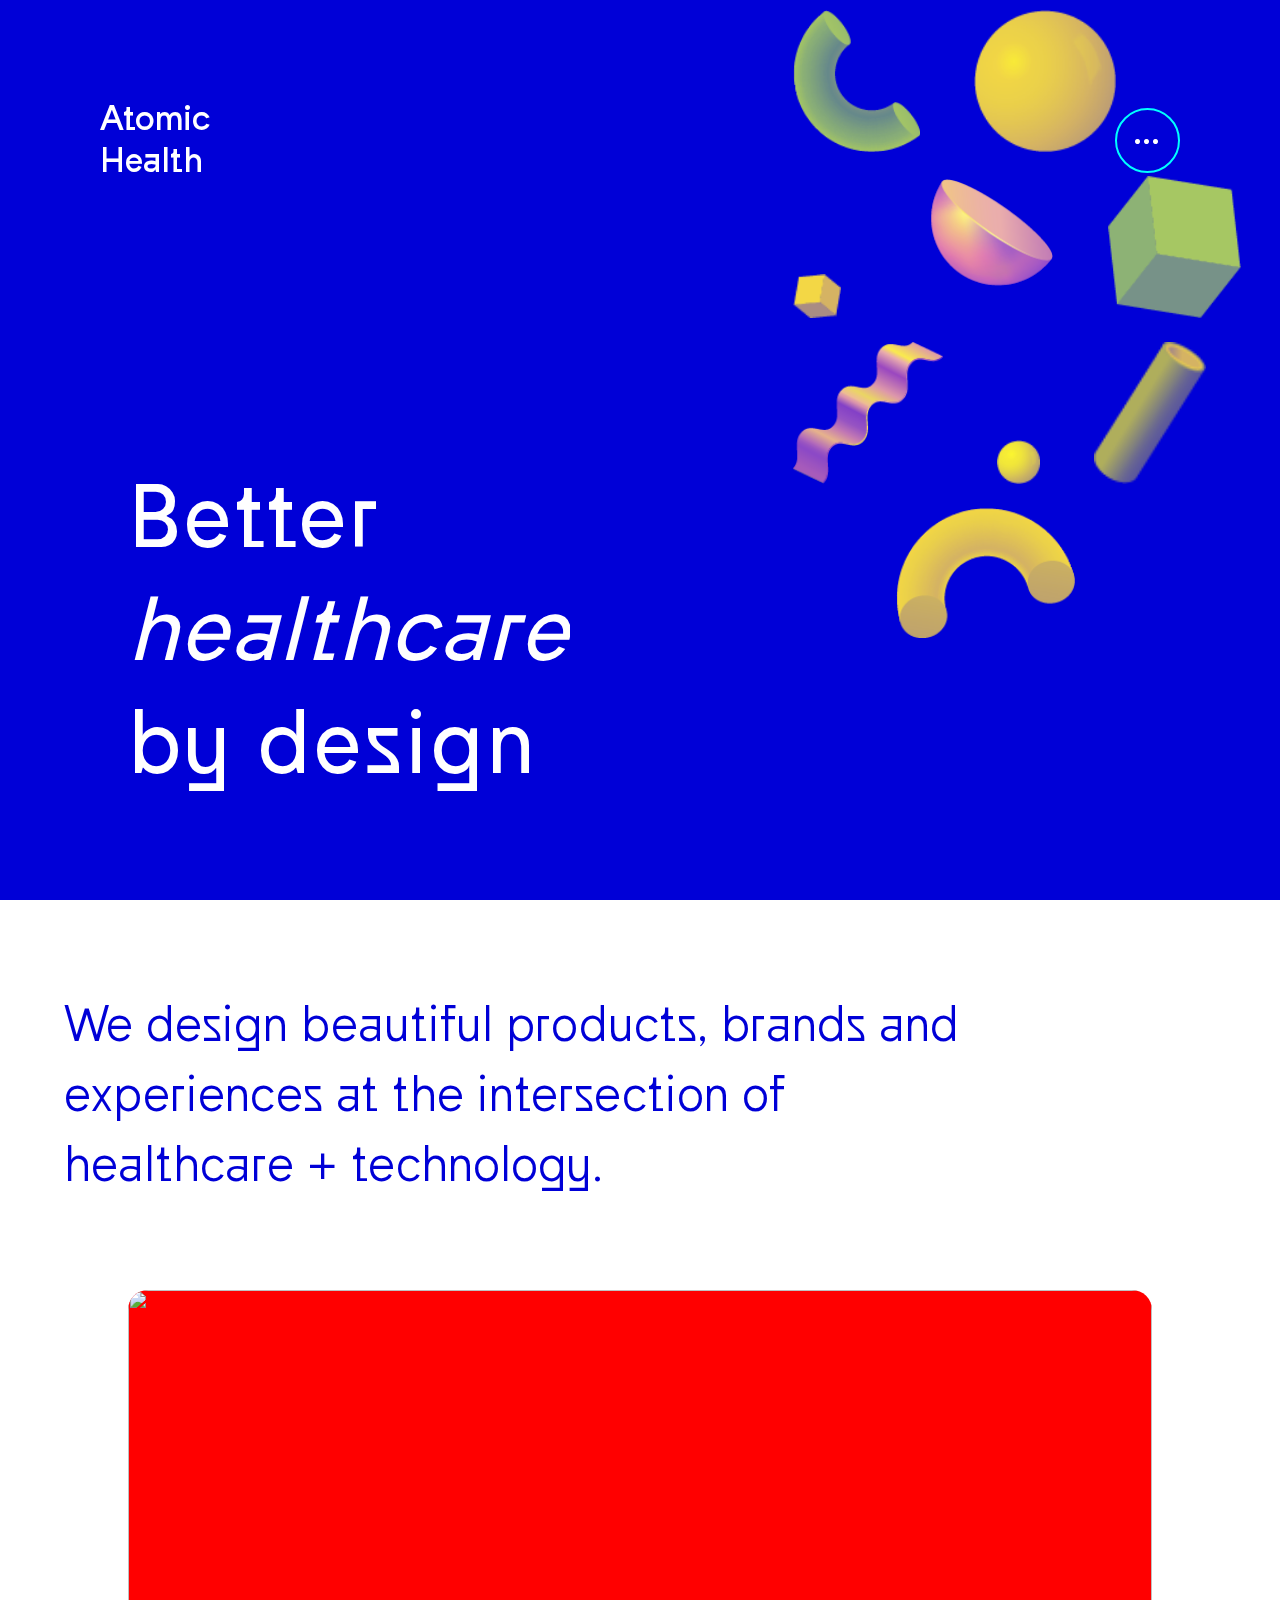
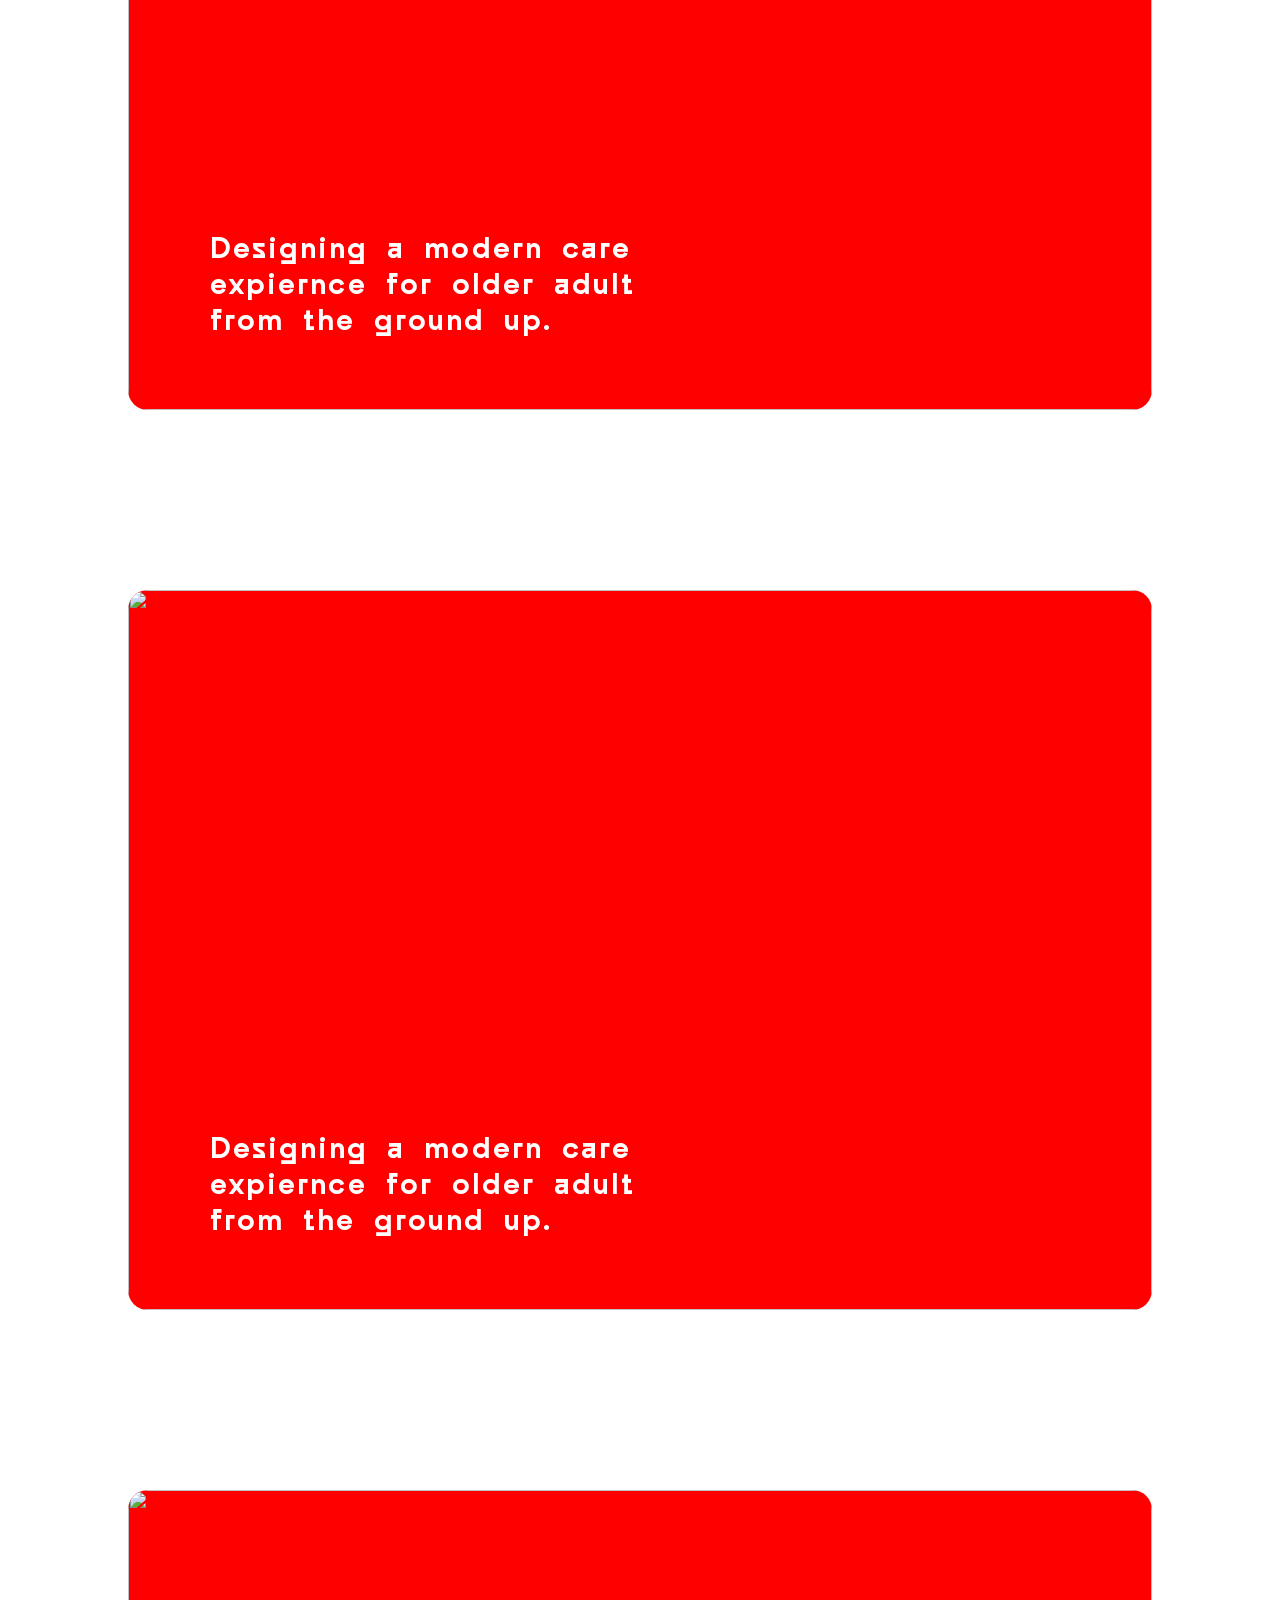
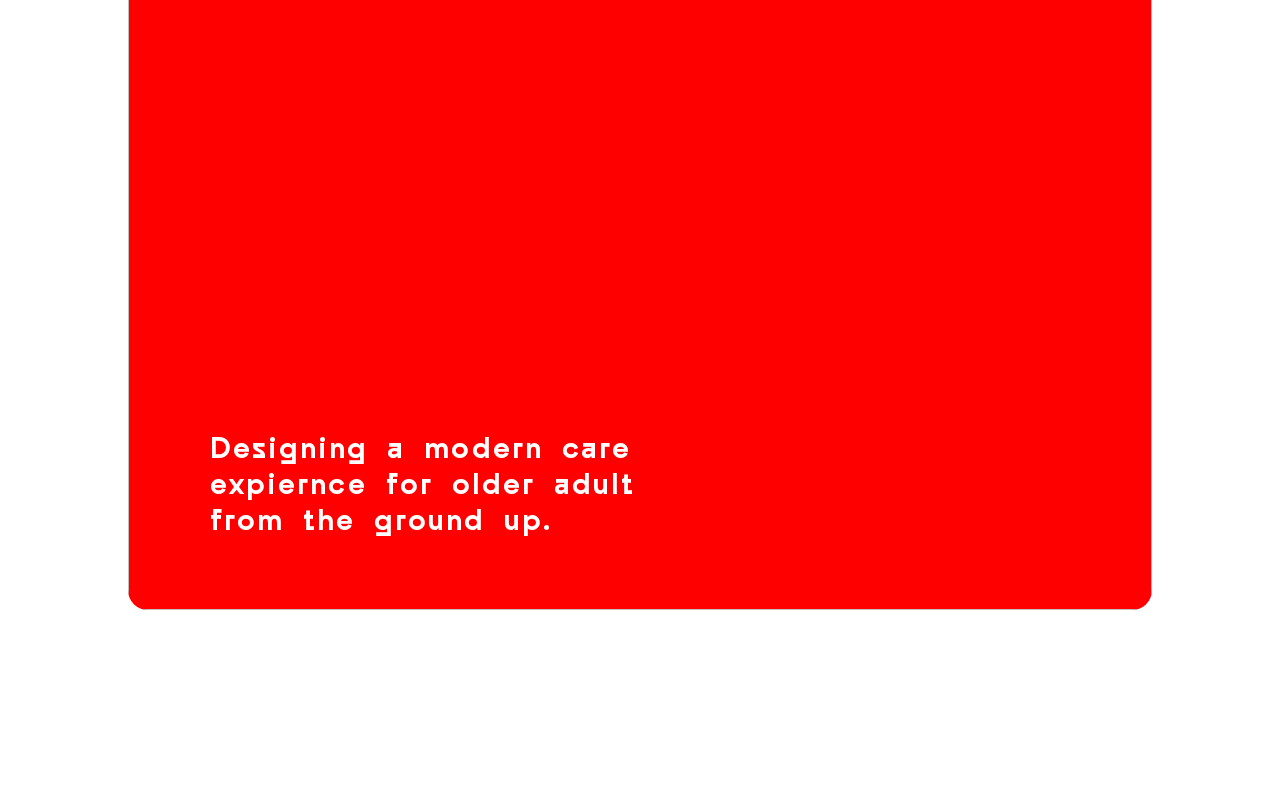
==== index.html @ ee3cb114 "first commit" ====
<!DOCTYPE html>
<html lang="en">

<head>
    <meta charset="UTF-8">
    <meta http-equiv="X-UA-Compatible" content="IE=edge">
    <meta name="viewport" content="width=device-width, initial-scale=1.0">
    <title>Document</title>
    <link href="https://cdn.jsdelivr.net/npm/remixicon@2.5.0/fonts/remixicon.css" rel="stylesheet">
    <link rel="stylesheet" href="https://cdn.jsdelivr.net/npm/locomotive-scroll@3.5.4/dist/locomotive-scroll.css">
    <link rel="stylesheet" href="https://cdnjs.cloudflare.com/ajax/libs/animate.css/3.7.0/animate.min.css">
    <link rel="stylesheet" href="style.css">
</head>

<body>
    <div id="main">
        <div id="page1">
            <div id="nav">
                <h1>Atomic <br>Health</h1>
                <div id="menu">
                    •••
                </div>
            </div>
            <div id="left">
                <h1>Better</h1>
                <h1>healthcare</h1>
                <h1>by design</h1>
            </div>
            <div id="right">
                <div id="rightPart1">
                    <img id="img1" src="./images/Asset 1.png" alt="">
                    <img id="img2" src="./images/Asset 2.png" alt="">
                    <img id="img3" src="./images/Asset 3.png" alt="">
                    <img id="img8" src="./images/Asset 8.png" alt="">
                    <img id="img4" src="./images/Asset 4.png" alt="">
                    <img id="img5" src="./images/Asset 5.png" alt="">
                    <img id="img6" src="./images/Asset 6.png" alt="">
                    <img id="img7" src="./images/Asset 7.png" alt="">
                    <img id="img9" src="./images/Asset 9.png" alt="">
                    <img id="img10" src="./images/Asset 10.png" alt="">
                </div>
                <div id="rightPart2">
                    <img id="img1" src="./images/Asset 1.png" alt="">
                    <img id="img2" src="./images/Asset 2.png" alt="">
                    <img id="img3" src="./images/Asset 3.png" alt="">
                    <img id="img8" src="./images/Asset 8.png" alt="">
                    <img id="img4" src="./images/Asset 4.png" alt="">
                    <img id="img5" src="./images/Asset 5.png" alt="">
                    <img id="img6" src="./images/Asset 6.png" alt="">
                    <img id="img7" src="./images/Asset 7.png" alt="">
                    <img id="img9" src="./images/Asset 9.png" alt="">
                    <img id="img10" src="./images/Asset 10.png" alt="">
                </div>
            </div>
        </div>
        <div id="fullScreenNav">
            <div id="nav">
                <h1>Atomic <br>Health</h1>
                <div id="back">
                    <i class="ri-arrow-left-line"></i>
                </div>
            </div>
        </div>
        <div id="page2">
            <h2>We design beautiful products, brands
                and experiences at the intersection of
                healthcare + technology.</h2>
            <div class="page2Img" id="page2Img1">
                <img src="https://uploads-ssl.webflow.com/62857b8fe2b5104ae6a452a7/62a3239ce9fd89996201548c_patina.jpg"
                    alt="">
                <h3>Designing a modern care <br>expiernce for older adult <br> from the ground up.</h3>
            </div>
            <div class="page2Img">
                <img src="https://uploads-ssl.webflow.com/62857b8fe2b5104ae6a452a7/62a35dd7deab782f8e5826f1_uzurv-preview.jpg"
                    alt="">
                <h3>Designing a modern care <br>expiernce for older adult <br> from the ground up.</h3>
            </div>
            <div class="page2Img">
                <img src="https://uploads-ssl.webflow.com/62857b8fe2b5104ae6a452a7/62a360317758577f21fbe48c_butterfly-preview.jpg"
                    alt="">
                <h3>Designing a modern care <br>expiernce for older adult <br> from the ground up.</h3>
            </div>
        </div>
    </div>
    <script src="https://cdn.jsdelivr.net/npm/locomotive-scroll@3.5.4/dist/locomotive-scroll.js"></script>
    <script src="https://cdnjs.cloudflare.com/ajax/libs/gsap/3.10.4/gsap.min.js"
        integrity="sha512-VEBjfxWUOyzl0bAwh4gdLEaQyDYPvLrZql3pw1ifgb6fhEvZl9iDDehwHZ+dsMzA0Jfww8Xt7COSZuJ/slxc4Q=="
        crossorigin="anonymous" referrerpolicy="no-referrer"></script>
    <script src="https://cdnjs.cloudflare.com/ajax/libs/gsap/3.10.4/ScrollTrigger.min.js"
        integrity="sha512-v8B8T8l8JiiJRGomPd2k+bPS98RWBLGChFMJbK1hmHiDHYq0EjdQl20LyWeIs+MGRLTWBycJGEGAjKkEtd7w5Q=="
        crossorigin="anonymous" referrerpolicy="no-referrer"></script>
    <script src="https://code.jquery.com/jquery-3.6.0.min.js"
        integrity="sha256-/xUj+3OJU5yExlq6GSYGSHk7tPXikynS7ogEvDej/m4=" crossorigin="anonymous"></script>
    <script src="https://cdnjs.cloudflare.com/ajax/libs/lettering.js/0.6.1/jquery.lettering.min.js"
        integrity="sha512-VJ/iYbiu1eJ6yLimfTi65t2R9TFcG5D9X8ZCfbbEFhTfPnKJh8byoKXEawi5ScJZBYL1eiirL1+MczZDx0Tz9Q=="
        crossorigin="anonymous" referrerpolicy="no-referrer"></script>
    <script src="https://cdnjs.cloudflare.com/ajax/libs/textillate/0.4.0/jquery.textillate.min.js"
        integrity="sha512-0bHMhYsdpiur1bT84kDH4D7cpxFQ9O7uA5yxVAqWC87h552Xt0swX4M+ZlXMKE8oPVRIJ5lAwXWO2UWeDwJJOw=="
        crossorigin="anonymous" referrerpolicy="no-referrer"></script>
    <script src="script.js"></script>
</body>

</html>
---- style.css ----
@font-face {
    font-family: bandeins;
    src: url("./FontsFree-Net-BandeinsStrangeVariable\ \(1\).ttf");
}

* {
   margin: 0;
   padding: 0;
   box-sizing: border-box;
   font-family:bandeins;
}
html,
body{
   height: 100%;
   width: 100%;
}
#main{
    position: relative;
    overflow-x: hidden;
}
#page1{
    height: 100vh;
    width: 100vw;
    position: relative;
    background-color: rgb(0, 0, 215);
    display: flex;
    align-items: center;
    justify-content: center;
}
#fullScreenNav{
    height: 100vh;
    top: 0;
    background-color: rgb(0, 0, 215);
    width: 100vw;
    position: absolute;

    left: -100vw;
    transition: all cubic-bezier(0.19, 1, 0.22, 1) 1s;
}
#nav{
    display: flex;
    position: absolute;
    top: 10%;
    justify-content: space-between;
    align-items: center;
    height: 100px;
    width: 100%;
    padding: 0 100px;
}
#nav>h1{
    font-size: 35px;
    color: white;
    font-weight: 500;
}
#menu{
    height: 65px;
    width: 65px;
    letter-spacing: 2px;
    text-align: center;
    border-radius: 50%;
    display: flex;
    justify-content: center;
    align-items: center;
    color: white;
    cursor: pointer;
    background-color: transparent;
    border: 2px solid aqua;
}
#back{
    height: 60px;
    width: 60px;
    font-size: 25px;
    font-weight: 600;
    border-radius: 50%;
    display: flex;
    justify-content: center;
    align-items: center;
    color: white;
    cursor: pointer;
    background-color: transparent;
    border: 2px solid aqua;
}
#page2{
    width: 100vw;
    min-height: 100vh;
    perspective: 2000px;

    background-color: #fff;
}

#left{
    height: 100vh;
    width: 60vw;
    color: #fff;
    display: flex;
    flex-direction: column;
    align-items: flex-start;
    justify-content: flex-end;
}
#right{
    height: 100vh;
    width: 40vw;
    overflow: hidden;
    position: relative;
}
#rightPart1{
    height: 100%;
    width: 100%;
    /* background-color: red; */
}
#right img{
    height: 142px;
    margin: 10px 25px;
    position: relative;
    mix-blend-mode: exclusion;
}
#right #img7 , #right #img8{  
    height: 44px;
}
#right #img10{
    height: 130px;
    margin-left: 10vw;
}
#left>h1{
    /* font-size: 106px; */
    font-size: 7vw;
    font-weight: 400;
    margin-left: 10vw;
    line-height: 113px;
    overflow: hidden;
    letter-spacing: 3px;
}
#left>h1:nth-child(2){
    font-style: italic;
}
#left>h1:nth-child(3){
    margin-bottom: 11vh;
}
#page2>h2{
    color: rgb(0, 0, 215);
    font-size: 50px;
    margin-top: 10vh;
    width: 70vw;
    line-height: 70px;
    font-weight: 100;
    margin-left: 5vw;
    margin-bottom: 10vh;
}

.page2Img{
    height: 80vh;
    width: 80vw;
    background-color: red;
    border-radius: 20px;
    margin-left: auto;
    margin-right: auto;
    margin-bottom: 20vh;
    position: relative;

    overflow: hidden;
    
}
.page2Img>img{
    height: 100%;
    width: 100%;
    object-fit: cover;
    object-position: center;
}
.page2Img>h3{
    position: absolute;
    bottom: 10%;
    left: 8%;
    color: white;
    font-size: 30px;
    word-spacing: 10px;
    letter-spacing: 2px;
}
@media (max-width:600px) {
    #nav{
        display: flex;
        position: absolute;
        top: 10%;
        justify-content: space-between;
        align-items: center;
        height: 100px;
        width: 100%;
        padding: 0 5vw;
    }
    #nav>h1{
        /* font-size: 35px; */
        font-size: 22px;
        color: white;
        font-weight: 500;
    }
    #menu{
        height: 35px;
        width: 35px;
        letter-spacing: 1px;
        text-align: center;
        border-radius: 50%;
        font-size: 7px;
        display: flex;
        justify-content: center;
        align-items: center;
        color: white;
        cursor: pointer;
        background-color: transparent;
        border: 2px solid aqua;
    }
    #back{
        height: 60px;
        width: 60px;
        font-size: 25px;
        font-weight: 600;
        border-radius: 50%;
        display: flex;
        justify-content: center;
        align-items: center;
        color: white;
        cursor: pointer;
        background-color: transparent;
        border: 2px solid aqua;
    }
    #page2{
        width: 100vw;
        min-height: 100vh;
        perspective: 2000px;
    
        background-color: #fff;
    }
    
    #left{
        height: 100vh;
        width: 100vw;
        color: #fff;
        display: flex;
        flex-direction: column;
        align-items: flex-start;
        justify-content: flex-end;
    }
    #right{
        height: 100vh;
        width: 100vw; 
        overflow: hidden;
        position: absolute;
    }
    #rightPart1{
        height: 100%;
        width: 100%;
        /* background-color: red; */
    }
    #right img{
        height: 142px;
        margin: 10px 25px;
        position: relative;
        mix-blend-mode: exclusion;
    }
    #right #img7 , #right #img8{  
        height: 44px;
    }
    #right #img10{
        height: 130px;
        margin-left: 10vw;
    }
    #left>h1{
        /* font-size: 106px; */
        font-size: 15vw;
        font-weight: 400;
        margin-left: 10vw;
        line-height: 80px;
        overflow: hidden;
        letter-spacing: 3px;
    }
    #left>h1:nth-child(2){
        font-style: italic;
    }
    #left>h1:nth-child(3){
        margin-bottom: 11vh;
    }
    #page2>h2{
        color: rgb(0, 0, 215);
        font-size: 50px;
        margin-top: 10vh;
        width: 70vw;
        line-height: 70px;
        font-weight: 100;
        margin-left: 5vw;
        margin-bottom: 10vh;
    }
    
    .page2Img{
        height: 80vh;
        width: 80vw;
        background-color: red;
        border-radius: 20px;
        margin-left: auto;
        margin-right: auto;
        margin-bottom: 20vh;
        position: relative;
    
        overflow: hidden;
        
    }
    .page2Img>img{
        height: 100%;
        width: 100%;
        object-fit: cover;
        object-position: center;
    }
    .page2Img>h3{
        position: absolute;
        bottom: 10%;
        left: 8%;
        color: white;
        font-size: 30px;
        word-spacing: 10px;
        letter-spacing: 2px;
    }
}
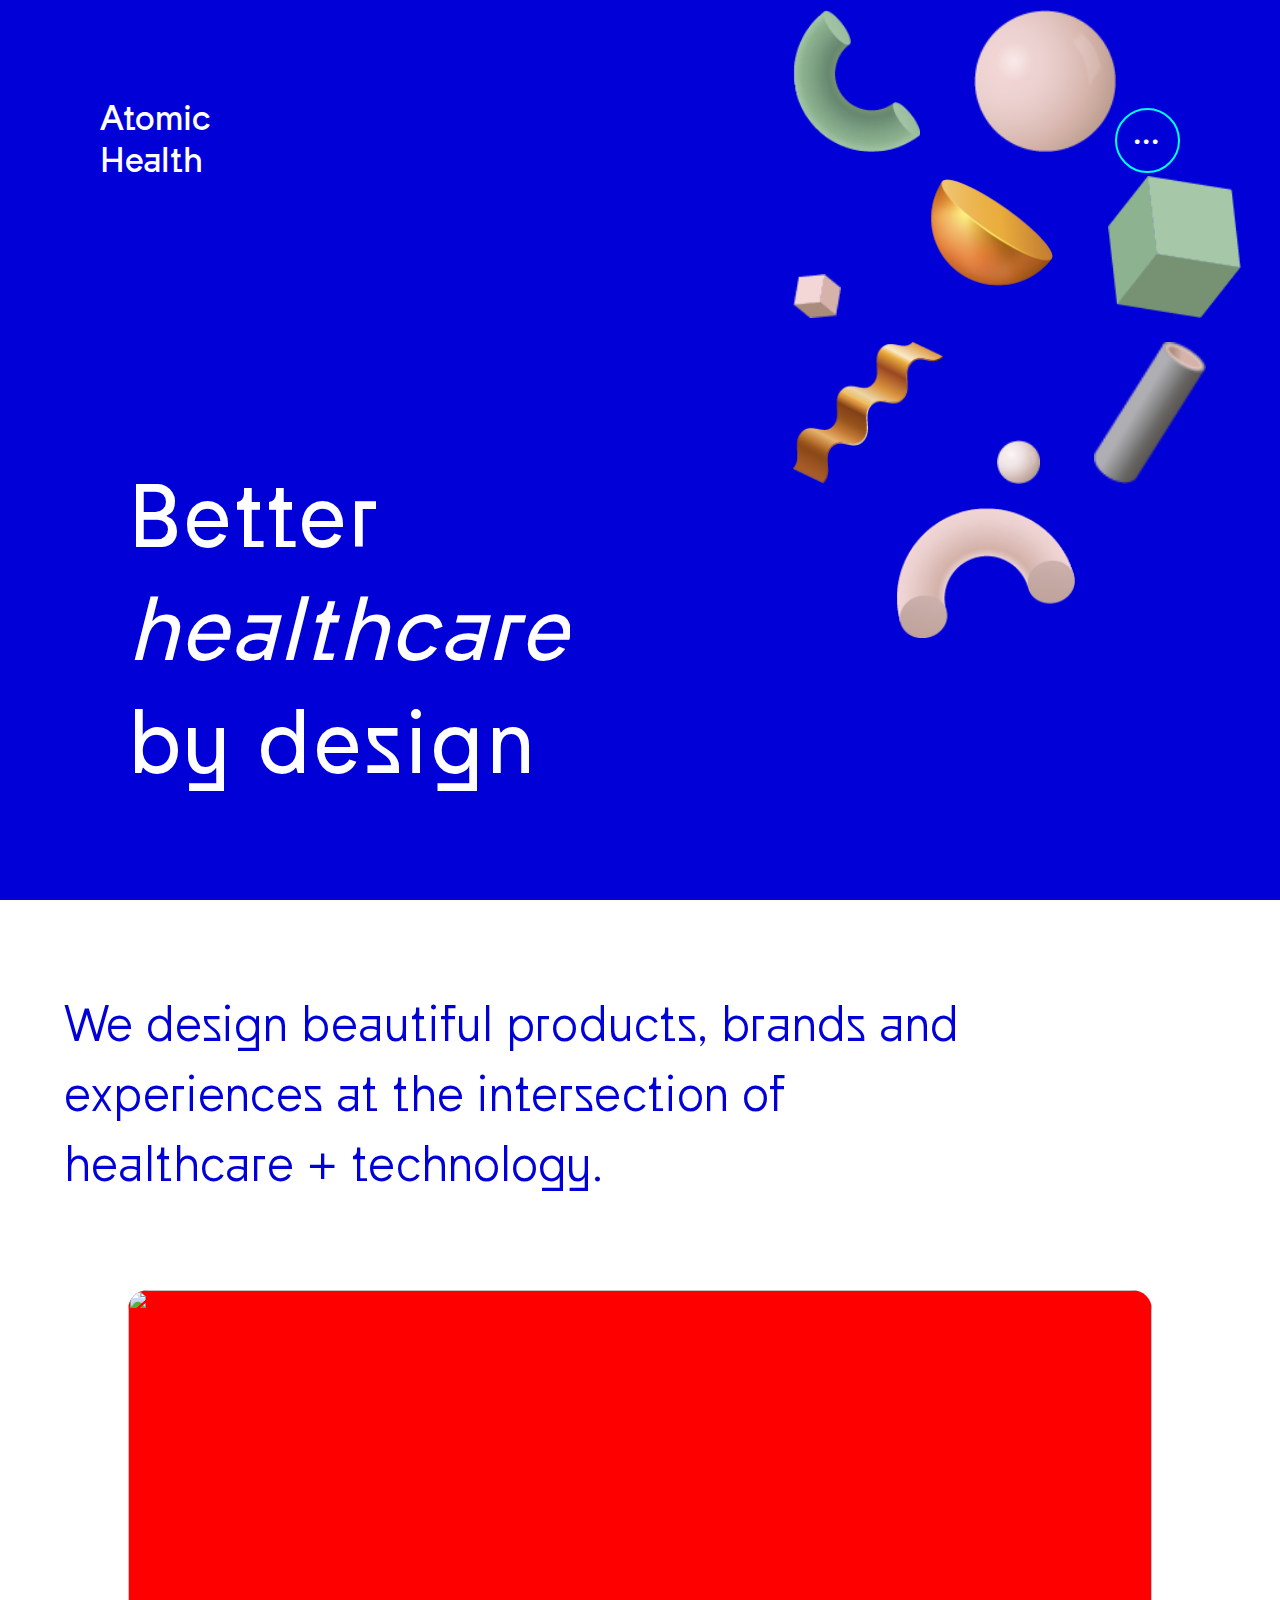
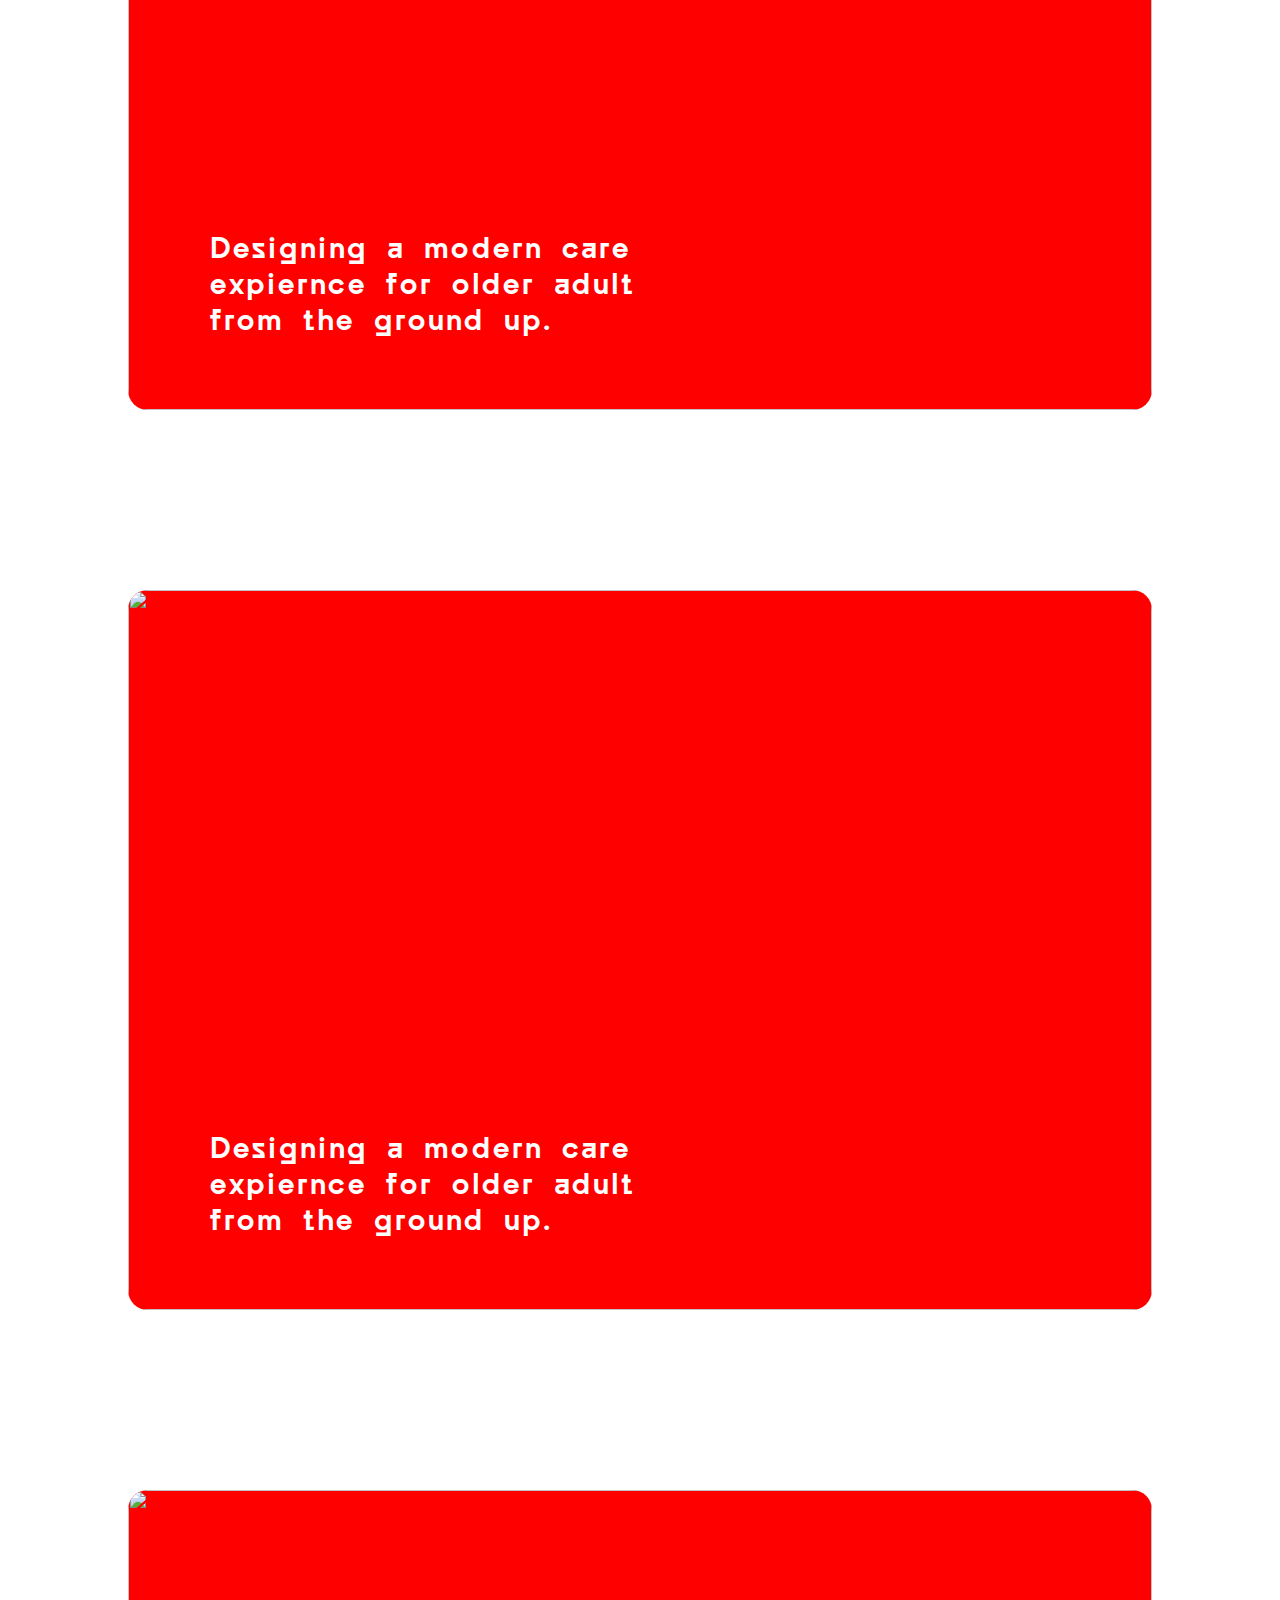
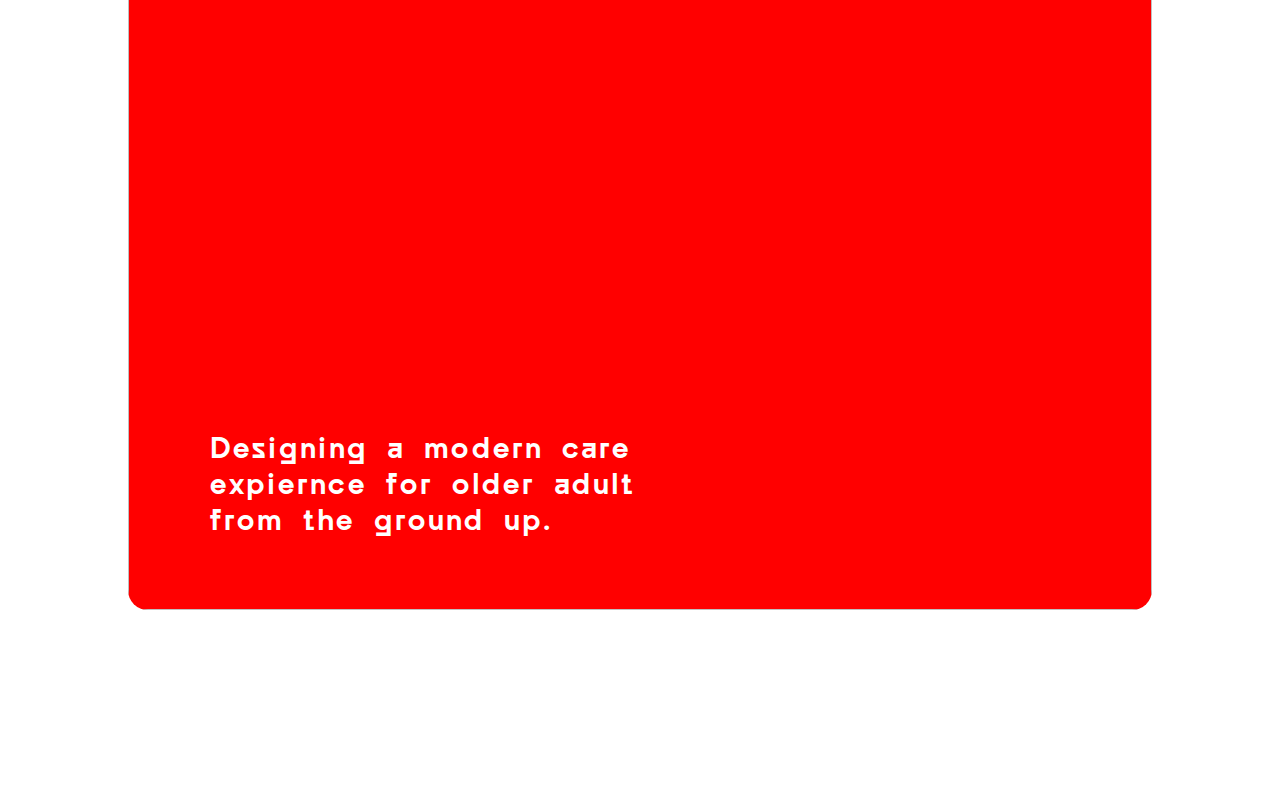
==== commit 4140c17f: "Bohot dino baad sudhar diya" ====
--- a/index.html
+++ b/index.html
@@ -5,7 +5,7 @@
     <meta charset="UTF-8">
     <meta http-equiv="X-UA-Compatible" content="IE=edge">
     <meta name="viewport" content="width=device-width, initial-scale=1.0">
-    <title>Document</title>
+    <title>Atomic Health</title>
     <link href="https://cdn.jsdelivr.net/npm/remixicon@2.5.0/fonts/remixicon.css" rel="stylesheet">
     <link rel="stylesheet" href="https://cdn.jsdelivr.net/npm/locomotive-scroll@3.5.4/dist/locomotive-scroll.css">
     <link rel="stylesheet" href="https://cdnjs.cloudflare.com/ajax/libs/animate.css/3.7.0/animate.min.css">
--- a/style.css
+++ b/style.css
@@ -45,6 +45,7 @@
     align-items: center;
     height: 100px;
     width: 100%;
+    z-index: 99;
     padding: 0 100px;
 }
 #nav>h1{
@@ -112,7 +113,26 @@
     height: 142px;
     margin: 10px 25px;
     position: relative;
-    mix-blend-mode: exclusion;
+    /* animation-name: rot; */
+    /* background-color: red; */
+    animation-duration: 1s;
+    animation-timing-function: linear;
+    animation-iteration-count: infinite;
+    /* mix-blend-mode: exclusion; */
+}
+@keyframes rot {
+    0%{
+        transform: rotateY(0deg);
+    }
+    33%{
+        transform: rotateY(-40deg);
+    }
+    0%{
+        transform: rotateY(0deg);
+    }
+    100%{
+        transform: rotateY(40deg);
+    }
 }
 #right #img7 , #right #img8{  
     height: 44px;
@@ -184,6 +204,7 @@
         align-items: center;
         height: 100px;
         width: 100%;
+        z-index: 99;
         padding: 0 5vw;
     }
     #nav>h1{
@@ -235,6 +256,8 @@
         color: #fff;
         display: flex;
         flex-direction: column;
+        position: relative;
+        z-index: 99;
         align-items: flex-start;
         justify-content: flex-end;
     }
@@ -243,6 +266,7 @@
         width: 100vw; 
         overflow: hidden;
         position: absolute;
+        z-index:2;
     }
     #rightPart1{
         height: 100%;
@@ -250,22 +274,22 @@
         /* background-color: red; */
     }
     #right img{
-        height: 142px;
+        height: 98px;
         margin: 10px 25px;
         position: relative;
-        mix-blend-mode: exclusion;
+        mix-blend-mode: normal;
     }
     #right #img7 , #right #img8{  
-        height: 44px;
+        height: 40px;
     }
     #right #img10{
-        height: 130px;
+        height: 120px;
         margin-left: 10vw;
     }
     #left>h1{
         /* font-size: 106px; */
         font-size: 15vw;
-        font-weight: 400;
+        font-weight: 800;
         margin-left: 10vw;
         line-height: 80px;
         overflow: hidden;
@@ -279,25 +303,24 @@
     }
     #page2>h2{
         color: rgb(0, 0, 215);
-        font-size: 50px;
+        font-size: 53px;
         margin-top: 10vh;
-        width: 70vw;
-        line-height: 70px;
+        width: 92vw;
+        line-height: 53px;
         font-weight: 100;
         margin-left: 5vw;
         margin-bottom: 10vh;
     }
     
     .page2Img{
-        height: 80vh;
-        width: 80vw;
+        height: 40vh;
+        width: 92vw;
         background-color: red;
-        border-radius: 20px;
+        border-radius: 10px;
         margin-left: auto;
         margin-right: auto;
-        margin-bottom: 20vh;
+        margin-bottom: 15vh;
         position: relative;
-    
         overflow: hidden;
         
     }
@@ -312,8 +335,9 @@
         bottom: 10%;
         left: 8%;
         color: white;
-        font-size: 30px;
-        word-spacing: 10px;
-        letter-spacing: 2px;
+        text-shadow: 1px 1px 10px rgba(0, 0, 0, 0.3);
+        font-size: 24px;
+        word-spacing: 6px;
+        letter-spacing: 0px;
     }
 }